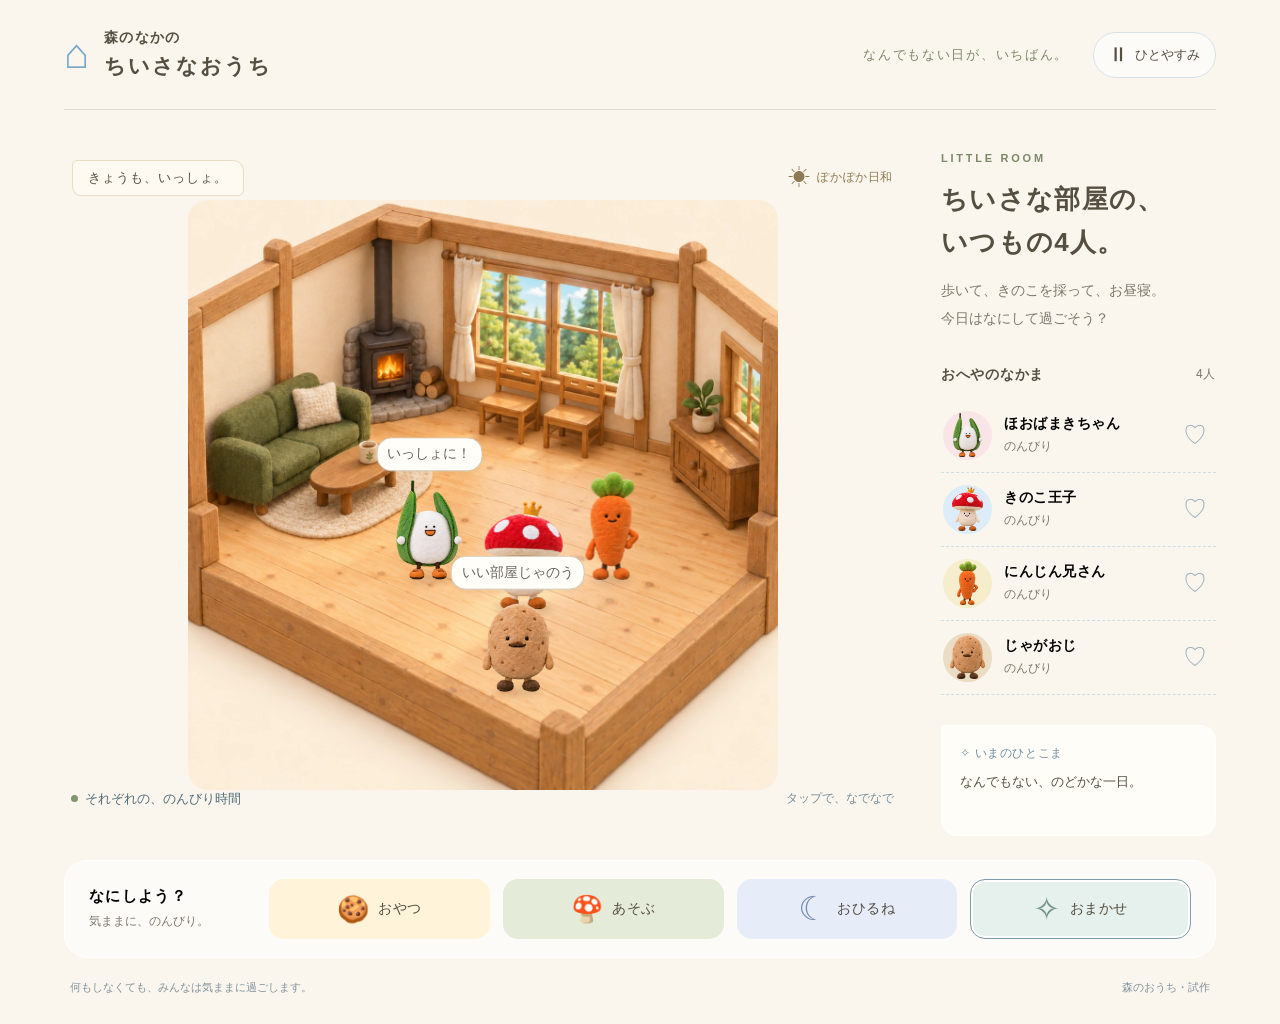
==== index.html @ 893ab4d0 "Add files via upload" ====
<!doctype html>
<html lang="ja"><head><meta charset="UTF-8"><meta name="viewport" content="width=device-width,initial-scale=1"><meta name="theme-color" content="#eaf4fa"><title>ほおばまきちゃんの森のおうち</title><meta name="description" content="ほおばまきちゃん、きのこ王子、にんじん兄さん、じゃがおじ。ちいさな箱庭で過ごす、のんびりしたひととき。"><link rel="icon" type="image/svg+xml" href="data:image/svg+xml,%3Csvg xmlns='http://www.w3.org/2000/svg' viewBox='0 0 32 32'%3E%3Crect width='32' height='32' rx='10' fill='%2387b8da'/%3E%3Cpath d='M7 16L16 8l9 8v10H7z' fill='%23fff9e8'/%3E%3Cpath d='M14 20h5v6h-5z' fill='%23e8a4b4'/%3E%3C/svg%3E"><style>:root{color-scheme:light;--ink:#455a67;--muted:#6e818c;--line:#d6e3e9;--blue:#679dbd;--pink:#ebadba}*{box-sizing:border-box}body{margin:0;background:#edf5f9;color:var(--ink);font-family:"Hiragino Maru Gothic ProN","Hiragino Kaku Gothic ProN","Yu Gothic",Meiryo,sans-serif;font-size:16px;-webkit-tap-highlight-color:transparent}button,a{touch-action:manipulation}button{font:inherit;color:inherit;cursor:pointer}button:focus-visible,a:focus-visible{outline:3px solid #548caf;outline-offset:5px}button{border:0}button:hover{filter:brightness(.98)}button:active{transform:translateY(2px)}.app{max-width:1240px;padding:0 44px;margin:0 auto}header{height:110px;display:flex;align-items:center;gap:24px;border-bottom:1px solid var(--line)}.brand{display:flex;align-items:center;gap:14px;text-decoration:none;color:var(--ink);font-weight:700;font-size:14px;letter-spacing:.08em;line-height:1.65}.brand-second{display:block;font-size:21px;letter-spacing:.09em}.brand-mark{font-family:serif;font-size:42px;line-height:1;color:#77a8c5;transform:none}.header-note{font-size:13px;color:var(--muted);margin-left:auto;letter-spacing:.13em}.pause{background:#fff9;border:1px solid #d7e3e9;padding:10px 15px;border-radius:30px;font-size:13px;display:flex;align-items:center;gap:8px}.pause span:first-child{font-size:18px;font-weight:600}main{display:grid;grid-template-columns:minmax(0,1fr) 275px;gap:40px;padding:28px 0 24px}.room-area{min-width:0}.room-top{display:flex;justify-content:space-between;align-items:center;padding:0 8px 4px;position:relative;z-index:1}.room-tag{background:#fffaf1;border:1px solid #e8ddc6;border-radius:5px 11px 6px 9px;font-size:13px;padding:8px 15px;letter-spacing:.08em;transform:none}.weather{color:#8f7952;font-size:22px;display:flex;align-items:center;gap:7px}.weather span{font-size:12px;letter-spacing:.05em}.room{position:relative;aspect-ratio:1;isolation:isolate;margin:-10px -14px -18px;overflow:hidden;border-radius:40px}#room-image{position:absolute;width:100%;height:100%;object-fit:contain;user-select:none}.room-bottom{position:relative;display:flex;align-items:center;gap:7px;padding:0 7px;font-size:13px;color:#536c79;min-height:30px}.live-mark{width:7px;height:7px;background:#85abc2;border-radius:50%}.tap-hint{margin-left:auto;color:#778d9a;font-size:12px}.sidebar{padding-top:26px}.eyebrow{font-size:11px;font-weight:700;letter-spacing:.25em;color:#789ab0}h1{font-size:26px;line-height:1.65;font-weight:700;letter-spacing:.05em;margin:12px 0}p{margin:0}.intro p{font-size:13px;line-height:2;color:var(--muted)}.residents{margin-top:34px}h2{display:flex;align-items:center;justify-content:space-between;font-size:14px;font-weight:600;letter-spacing:.05em;margin:0 0 15px}h2 span{font-size:12px;font-weight:400;color:var(--muted)}.resident{display:flex;align-items:center;text-align:left;width:100%;background:transparent;padding:12px 2px;border-bottom:1px dashed #cfdee6;gap:12px}.avatar{width:49px;height:49px;border-radius:50%;display:flex;align-items:center;justify-content:center;overflow:hidden;flex-shrink:0}.avatar img{width:35px;height:42px;object-fit:contain}.pink{background:#f9e5e8}.blue{background:#dcecf8}.yellow{background:#f6edcd}.resident-info{display:flex;flex-direction:column;gap:5px}.resident-info strong{font-size:14px;font-weight:600;letter-spacing:.04em}.resident-info>span{font-size:12px;color:var(--muted)}.resident-detail{margin-left:auto;color:#9fb1bf;font-size:24px;padding-right:7px}.moment{margin-top:30px;padding:17px 18px;background:#f9fcfd;border:1px solid #fff;border-radius:3px 15px 15px 15px;transform:none}.moment-title{font-size:12px;letter-spacing:.05em;color:#7290a4}.moment p{font-size:13px;line-height:1.9;margin-top:8px;min-height:48px}.action-area{display:flex;align-items:center;gap:30px;background:#fff9;border:1px solid #fff;padding:18px 24px;border-radius:23px;margin-bottom:20px}.action-caption{display:flex;flex-direction:column;gap:7px;min-width:150px}.action-caption strong{font-size:15px;letter-spacing:.09em}.action-caption>span{font-size:12px;color:var(--muted)}.actions{display:grid;grid-template-columns:repeat(4,1fr);gap:13px;flex:1}.action{border:1px solid transparent;border-radius:15px;display:flex;align-items:center;justify-content:center;gap:9px;min-height:60px;font-size:14px;letter-spacing:.04em;transition:background .2s,box-shadow .2s}.action-symbol{font-size:26px;font-family:system-ui;line-height:1}.snack{background:#fff3d9}.play{background:#fbe6e9}.sleep{background:#e6edf9}.auto{background:#e6f0ec}.active{border-color:#7e9cac;box-shadow:0 0 0 2px #fff inset}.sleep .action-symbol{color:#788db3;font-size:33px}.auto .action-symbol{color:#718e86;font-size:32px}footer{display:flex;justify-content:space-between;color:#81929d;font-size:11px;padding:0 6px 26px;line-height:1.8}.character{position:absolute;left:50%;top:70%;width:12%;height:auto;aspect-ratio:.83;transform:translate(-50%,-100%);padding:0;background:none;overflow:visible;will-change:left,top;transition:filter .15s}.character:hover{filter:drop-shadow(0 0 5px #fff9)}.character:active{transform:translate(-50%,-100%)}.character img{height:100%;width:100%;object-fit:contain;position:relative;z-index:2;pointer-events:none;user-select:none;transform-origin:50% 95%}.character[data-person="2"]{aspect-ratio:.64;width:11%}.char-shadow{position:absolute;bottom:-1%;left:16%;width:68%;height:10%;background:#74573c30;filter:blur(3px);border-radius:50%}.bubble{position:absolute;left:50%;bottom:103%;transform:translateX(-50%);background:#fffef8;border:1px solid #d2c7b8;border-radius:15px;padding:7px 10px;color:#6b625e;white-space:nowrap;font-size:clamp(10px,1.2vw,14px);font-weight:600;box-shadow:0 3px 0 #b7a58b15;z-index:5;pointer-events:none}.bubble:empty{display:none}.walking img{animation:waddle .32s infinite alternate}.dancing img{animation:dance .4s infinite alternate}.sleeping img{animation:breath 2.8s infinite ease-in-out;transform:rotate(13deg) scaleY(.88)}.eating img{animation:munch .55s infinite alternate}.happy img{animation:happy .45s 3}.effect{position:absolute;pointer-events:none;font-size:26px;animation:float 1.6s ease-out forwards;z-index:90;transform:translate(-50%,-50%)}.treat{position:absolute;transform:translate(-50%,-50%);font-size:clamp(22px,4vw,38px);z-index:40;pointer-events:none}.loading,.paused-note{position:absolute;left:50%;top:48%;transform:translate(-50%,-50%);background:#fffffff2;padding:15px 22px;border-radius:20px;font-size:14px;white-space:nowrap;z-index:100}.paused .character img{animation-play-state:paused}.paused .effect{animation-play-state:paused}.paused-note{top:32%;border:1px solid #d3e2ec}.failed{color:#906462}.room:not(.ready) .character{visibility:hidden}@keyframes waddle{from{transform:rotate(-5deg) translateY(0)}to{transform:rotate(5deg) translateY(-5%)}}@keyframes dance{from{transform:rotate(-13deg) translateY(-3%)}to{transform:rotate(13deg) translateY(-18%)}}@keyframes breath{50%{transform:rotate(13deg) scale(.98,.84)}}@keyframes munch{to{transform:scale(1.05,.96) rotate(2deg)}}@keyframes happy{50%{transform:translateY(-15%) rotate(-5deg)}}@keyframes float{to{opacity:0;translate:0 -65px;rotate:15deg}}@media(min-width:1400px){.app{max-width:1310px}main{grid-template-columns:minmax(0,1fr) 300px}}@media(max-width:1000px){.app{padding:0 28px}main{grid-template-columns:minmax(0,1fr) 235px;gap:20px}.sidebar{padding-top:20px}h1{font-size:22px}.residents{margin-top:20px}.moment{margin-top:20px}.action-caption{min-width:120px}.action-area{gap:16px;padding:16px}.action{gap:5px}.header-note{display:none}.pause{margin-left:auto}}@media(max-width:760px){.app{padding:0 18px}header{height:86px;gap:10px}.brand{font-size:11px;gap:9px}.brand-second{font-size:18px}.brand-mark{font-size:34px}.pause{font-size:12px;padding:9px 12px}main{display:flex;flex-direction:column;padding:22px 0 16px;gap:22px}.room{margin:-8px -16px -2px;border-radius:22px}.room-top{padding:0 0 5px}.room-tag{font-size:11px;padding:7px 11px}.weather{font-size:20px}.weather span{font-size:11px}.room-bottom{font-size:12px;padding:0}.tap-hint{font-size:10px}.sidebar{padding:0}.intro{display:none}.residents{margin:0}.residents h2{display:none}.residents{display:grid;grid-template-columns:repeat(3,1fr);gap:5px}.resident{padding:12px 6px;border:1px solid #dce8ee;border-radius:16px;background:#ffffff70;gap:7px;align-items:center}.avatar{width:34px;height:37px;flex-shrink:0}.avatar img{height:33px;width:28px}.resident-info strong{font-size:11px}.resident-info>span{font-size:10px;letter-spacing:-.03em}.resident-detail{display:none}.moment{margin-top:14px;padding:12px 15px;transform:none;display:flex;gap:10px;align-items:center}.moment-title{font-size:11px;white-space:nowrap}.moment p{font-size:12px;margin:0;min-height:0}.action-area{display:block;padding:15px 12px;border-radius:20px;margin-bottom:17px}.action-caption{flex-direction:row;justify-content:space-between;align-items:center;margin:0 3px 13px}.action-caption strong{font-size:13px}.action-caption>span{font-size:11px}.actions{gap:7px}.action{flex-direction:column;gap:4px;min-height:74px;font-size:12px;border-radius:13px}.action-symbol{font-size:25px}.sleep .action-symbol,.auto .action-symbol{font-size:29px}footer{display:block;text-align:center;font-size:10px;padding-bottom:18px}footer span{display:block}.character{width:13%}.character[data-person="2"]{width:12%}.bubble{font-size:10px;padding:5px 7px}}@media(prefers-reduced-motion:reduce){.character img{animation:none!important}.effect{animation-duration:.01ms}.action{transition:none}}
@media(min-width:761px){.room{width:min(100%,calc(100svh - 310px));min-width:340px;margin:0 auto -6px}.sidebar{padding-top:10px}.room-area{align-self:center}main{align-items:center}.intro p{font-size:14px}.resident-info strong{font-size:14px}}@media(max-width:760px){.action{font-size:14px}.resident-info strong{font-size:12px}.pause{font-size:14px}}
:root{--ink:#554f42;--muted:#7c786b;--line:#e0ddcd;--blue:#79906b}body{background:#faf6ed}.header-note,.eyebrow{color:#7c8769}.room{border-radius:20px}.live-mark{background:#82956d}.potato{background:#ebdcc4}.character{width:12%;aspect-ratio:.65}.character[data-person="0"]{width:11%;aspect-ratio:.62}.character[data-person="1"]{width:15%;aspect-ratio:.82}.character[data-person="2"]{width:10%;aspect-ratio:.55}.character[data-person="3"]{width:12%;aspect-ratio:.72}.character img{object-position:bottom}.mushroom{position:absolute;transform:translate(-50%,-80%);font-size:clamp(19px,3vw,30px);pointer-events:none}.gathering img{animation:gather .6s ease-in-out infinite}.play{background:#e4ecd9}.resident-info strong{font-size:14px}.bubble{font-weight:500}.moment{background:#fffdf7}.avatar img{height:44px;width:40px}@keyframes gather{50%{transform:translateY(8%) rotate(12deg)}}@media(max-width:760px){.residents{grid-template-columns:repeat(2,minmax(0,1fr));gap:8px}.resident{padding:9px}.resident-info strong{font-size:13px}.resident-info>span{font-size:12px}.room-bottom{flex-wrap:wrap}.action{font-size:13px}.avatar img{height:34px;width:29px}.tap-hint{font-size:11px}}

/* Character names */
.resident-info strong{color:#000000;}
/* Requested UI text and furniture resting behavior */.action-caption strong{color:#000000}.resting img{animation:breathUpright 2.8s infinite ease-in-out}@keyframes breathUpright{50%{transform:translateY(2%) scale(.99,.98)}}</style></head>
<body>
<div class="app">
<header><a class="brand" href="./" aria-label="ほおばまきちゃんの森のおうち ホーム"><span class="brand-mark">⌂</span><span>森のなかの<span class="brand-second">ちいさなおうち</span></span></a><span class="header-note">なんでもない日が、いちばん。</span><button id="pause" class="pause" aria-label="動きを一時停止" aria-pressed="false"><span id="pause-icon">Ⅱ</span><span id="pause-label">ひとやすみ</span></button></header>
<main>
<section class="room-area" aria-label="森のなかまの箱庭">
<div class="room-top"><span class="room-tag">きょうも、いっしょ。</span><span class="weather">☀ <span>ぽかぽか日和</span></span></div>
<div class="room" id="room"><img id="room-image" src="[data-uri]" alt="窓から光がさす、暖炉と窓際の椅子がある小さな箱庭の部屋" draggable="false"><div id="characters"></div><div id="effects" aria-hidden="true"></div><div class="loading" id="loading">みんな、準備中…</div><div class="paused-note" id="paused-note" hidden>ちょっと、ひとやすみ。</div></div>
<div class="room-bottom"><span class="live-mark"></span><span id="scene-status" role="status">それぞれの、のんびり時間</span><span class="tap-hint">タップで、なでなで</span></div>
</section>
<aside class="sidebar">
<div class="intro"><span class="eyebrow">LITTLE ROOM</span><h1>ちいさな部屋の、<br>いつもの4人。</h1><p>歩いて、きのこを採って、お昼寝。<br>今日はなにして過ごそう？</p></div>
<div class="residents"><h2>おへやのなかま <span>4人</span></h2><button class="resident" data-person="0"><span class="avatar pink" id="avatar-0"></span><span class="resident-info"><strong>ほおばまきちゃん</strong><span id="status-0">のんびり</span></span><span class="resident-detail">♡</span></button><button class="resident" data-person="1"><span class="avatar blue" id="avatar-1"></span><span class="resident-info"><strong>きのこ王子</strong><span id="status-1">のんびり</span></span><span class="resident-detail">♡</span></button><button class="resident" data-person="2"><span class="avatar yellow" id="avatar-2"></span><span class="resident-info"><strong>にんじん兄さん</strong><span id="status-2">のんびり</span></span><span class="resident-detail">♡</span></button><button class="resident" data-person="3"><span class="avatar potato" id="avatar-3"></span><span class="resident-info"><strong>じゃがおじ</strong><span id="status-3">のんびり</span></span><span class="resident-detail">♡</span></button></div>
<div class="moment"><span class="moment-title">✧ いまのひとこま</span><p id="moment-text">なんでもない、のどかな一日。</p></div>
</aside>
</main>
<section class="action-area" aria-label="みんなと過ごす"><div class="action-caption"><strong>なにしよう？</strong><span>気ままに、のんびり。</span></div><div class="actions"><button class="action snack" data-action="eat"><span class="action-symbol">🍪</span><span>おやつ</span></button><button class="action play" data-action="forage"><span class="action-symbol">🍄</span><span>あそぶ</span></button><button class="action sleep" data-action="sleep"><span class="action-symbol">☾</span><span>おひるね</span></button><button class="action auto active" data-action="auto" aria-pressed="true"><span class="action-symbol">✧</span><span>おまかせ</span></button></div></section>
<footer><span>何もしなくても、みんなは気ままに過ごします。</span><span>森のおうち・試作</span></footer>
</div><script>'use strict';
const room=document.querySelector('#room'),actors=document.querySelector('#characters'),effects=document.querySelector('#effects');
const names=['ほおばまきちゃん','きのこ王子','にんじん兄さん','じゃがおじ'];
const calls=[['いっしょに！','えへへ','みーつけた！'],['ごきげんよう','森の香りだね','いいお天気だね'],['こっちだよ！','まかせて！','元気いっぱい！'],['ほっほっ','ひとやすみじゃ','いい日じゃのう']];
const people=names.map((name,i)=>({name,i,x:[.41,.57,.72,.56][i],y:[.65,.7,.65,.84][i],tx:0,ty:0,state:'idle',until:2+i*1.8,bubbleUntil:0,target:null,nextState:null,activityState:null}));
let elapsed=0,last=0,paused=false,mode='auto',modeUntil=0,ready=false,lastChat=0,treat=null,mushrooms=[],picked=0;
const rand=(a,b)=>a+Math.random()*(b-a);
const labels={idle:'のんびり',walk:'おさんぽ中',dance:'ごきげん♪',eat:'もぐもぐ',sleep:'すやすや',rest:'ひとやすみ',happy:'うれしい！',forage:'きのこ採り中'};
const restPoints=[[.16,.47],[.25,.46],[.55,.41],[.67,.42]];
function say(p,text,duration=3){p.bubble.textContent=text;p.bubbleUntil=elapsed+duration;}
function status(text){document.querySelector('#scene-status').textContent=text;}
function moment(text){document.querySelector('#moment-text').textContent=text;}
function state(p,value,seconds){p.state=value;p.until=elapsed+seconds;p.el.className='character '+({walk:'walking',dance:'dancing',sleep:'sleeping',rest:'resting',eat:'eating',happy:'happy',forage:'gathering'}[value]||'');document.querySelector('#status-'+p.i).textContent=labels[value];}
function float(p,text){const el=document.createElement('span');el.className='effect';el.textContent=text;el.style.left=p.x*100+'%';el.style.top=(p.y*100-12)+'%';effects.append(el);setTimeout(()=>el.remove(),1700);}
function release(p){if(p.target){p.target.owner=null;p.target=null;}}
function pet(i){if(!ready)return;const p=people[i];if(paused)setPause(false);release(p);state(p,'happy',2.5);say(p,calls[i][Math.floor(rand(0,3))]);float(p,'♡');moment(p.name+'、なでなでされてうれしそう。');}
function walk(p,x,y,nextState=null){p.tx=x;p.ty=y;p.nextState=nextState;state(p,'walk',15);}
function randomDestination(){return [rand(.38,.75),rand(.64,.85)];}
function choose(p){const n=Math.random();if(n<.55){walk(p,...randomDestination());}else if(n<.68){state(p,'dance',rand(3,6));say(p,['♪','ふふっ','体操しよう！','たまには踊るかの'][p.i]);}else if(n<.82){walk(p,...restPoints[p.i],p.i<2?'sleep':'rest');say(p,p.i<2?'すぅ…':'ひと休み…',5);}else{state(p,'idle',rand(2,4));say(p,calls[p.i][Math.floor(rand(0,3))]);}}
function setPause(value){paused=value;room.classList.toggle('paused',value);document.querySelector('#paused-note').hidden=!value;document.querySelector('#pause').setAttribute('aria-pressed',String(value));document.querySelector('#pause').setAttribute('aria-label',value?'動きを再開':'動きを一時停止');document.querySelector('#pause-icon').textContent=value?'▷':'Ⅱ';document.querySelector('#pause-label').textContent=value?'つづける':'ひとやすみ';}
function assignMushroom(p){const choices=mushrooms.filter(m=>!m.picked&&m.owner===null).sort((a,b)=>Math.hypot(a.x-p.x,a.y-p.y)-Math.hypot(b.x-p.x,b.y-p.y));if(!choices.length){state(p,'idle',1);return;}p.target=choices[0];p.target.owner=p.i;walk(p,p.target.x,p.target.y);document.querySelector('#status-'+p.i).textContent='きのこを探し中';}
function harvest(p){const m=p.target;if(m&&!m.picked){m.picked=true;m.el.remove();picked++;float(p,'🍄 +1');say(p,['採れた！','良いきのこだね','見つけたよ！','大収穫じゃ'][p.i]);status('🍄 きのこ '+picked+' / '+mushrooms.length+' 個');moment(p.name+'がきのこを採りました。');}release(p);state(p,'happy',1.5);if(picked===mushrooms.length){status('🍄 '+picked+'個、採れました！');moment('みんなで集めたきのこ、かごいっぱい。');modeUntil=elapsed+4;}}
function action(value){if(!['eat','forage','sleep','auto'].includes(value))throw Error('Unknown activity');if(!ready)return {status:'loading'};setPause(false);mode=value;modeUntil=value==='forage'?Infinity:elapsed+(value==='sleep'?23:18);people.forEach(p=>{release(p);p.nextState=null;p.activityState=null;});mushrooms.forEach(m=>m.el.remove());mushrooms=[];picked=0;if(treat){treat.remove();treat=null;}document.querySelectorAll('[data-action]').forEach(el=>{const a=el.dataset.action===value;el.classList.toggle('active',a);el.setAttribute('aria-pressed',String(a));});if(value==='auto'){people.forEach(p=>state(p,'idle',rand(.2,1.8)));status('それぞれの、のんびり時間');moment('みんな、思い思いに過ごしています。');return {activity:value};}
if(value==='forage'){const spots=[[.39,.67],[.51,.65],[.68,.66],[.77,.72],[.42,.79],[.54,.76],[.65,.82],[.54,.87]];mushrooms=spots.map(([x,y])=>{const el=document.createElement('span');el.className='mushroom';el.textContent='🍄';el.style.left=x*100+'%';el.style.top=y*100+'%';el.style.zIndex=String(Math.round(y*100)-1);actors.append(el);return {x,y,el,picked:false,owner:null};});people.forEach(p=>{assignMushroom(p);say(p,['きのこ、あるかな？','森の恵みだね','探しにいこう！','わしも行くかの'][p.i]);});status('🍄 きのこ 0 / 8 個');moment('お部屋できのこ採り。誰が先に見つけるかな？');return {activity:value};}
const points=value==='sleep'?restPoints:[[.43,.74],[.53,.67],[.66,.74],[.54,.85]];people.forEach((p,i)=>{p.activityState=value==='sleep'?(i<2?'sleep':'rest'):value;walk(p,...points[i]);say(p,value==='eat'?['おやつ！','お茶もどうぞ','食べよう！','いただきますじゃ'][i]:(i<2?['ふぁ…','すぅ…'][i]:['椅子でひと休み','のんびり休むかの'][i-2]));});if(value==='eat'){treat=document.createElement('span');treat.className='treat';treat.style.left='54%';treat.style.top='77%';treat.textContent='🍪';effects.append(treat);}status(value==='eat'?'みんなで、おやつの時間':'おへやも、しずかな時間に');moment(value==='eat'?'おやつに気づいて、みんなが集まってきた。':'きょうも、いっしょにひとやすみ。');return {activity:value};}
for(const p of people){const button=document.createElement('button');button.className='character';button.dataset.person=p.i;button.setAttribute('aria-label',p.name+'をなでる');button.innerHTML='<span class="char-shadow"></span><img alt="'+p.name+'" draggable="false"><span class="bubble"></span>';button.addEventListener('click',()=>pet(p.i));actors.append(button);p.el=button;p.bubble=button.querySelector('.bubble');button.style.left=p.x*100+'%';button.style.top=p.y*100+'%';}
document.querySelectorAll('.resident').forEach(el=>el.addEventListener('click',()=>pet(Number(el.dataset.person))));
document.querySelectorAll('[data-action]').forEach(el=>{el.setAttribute('aria-pressed',String(el.dataset.action==='auto'));el.addEventListener('click',()=>action(el.dataset.action));});document.querySelector('#pause').addEventListener('click',()=>setPause(!paused));
function tick(now){const dt=Math.min((now-last)/1000,.06);last=now;if(ready&&!paused&&!document.hidden){elapsed+=dt;if(mode!=='auto'&&elapsed>modeUntil)action('auto');for(const p of people){if(p.bubbleUntil<elapsed)p.bubble.textContent='';if(p.state==='walk'){const dx=p.tx-p.x,dy=p.ty-p.y,d=Math.hypot(dx,dy),step=[.05,.043,.063,.035][p.i]*dt;if(d<step+.002){p.x=p.tx;p.y=p.ty;if(mode==='forage'){state(p,'forage',1.1);}else{const v=p.nextState||(mode==='auto'?'idle':(p.activityState||mode));p.nextState=null;const duration=mode==='auto'?(v==='sleep'||v==='rest'?rand(6,10):rand(1,3)):Math.max(1,modeUntil-elapsed);state(p,v,duration);if(v==='eat')say(p,'もぐもぐ',4);if(v==='sleep')say(p,'zzz',duration);if(v==='rest')say(p,'ふぅ…',Math.min(4,duration));}}else{p.x+=dx/d*step;p.y+=dy/d*step;}}else if(elapsed>p.until){if(mode==='auto')choose(p);else if(mode==='forage'){if(p.state==='forage')harvest(p);else assignMushroom(p);}else state(p,p.activityState||mode,Math.max(1,modeUntil-elapsed));}p.el.style.left=p.x*100+'%';p.el.style.top=p.y*100+'%';p.el.style.zIndex=String(Math.round(p.y*100));}if(mode==='auto'&&elapsed-lastChat>15){lastChat=elapsed;const a=people[Math.floor(rand(0,people.length))],b=people[(a.i+1)%people.length];if(a.state!=='sleep'&&b.state!=='sleep'){say(a,calls[a.i][Math.floor(rand(0,3))]);say(b,['えへへ','うんうん','いいね！','そうじゃのう'][b.i]);moment(a.name+'と'+b.name+'、なにやらおしゃべり。');}}}requestAnimationFrame(tick);}
requestAnimationFrame(tick);
function extractSprite(atlas,i){
 const w=Math.floor(atlas.naturalWidth/4),h=atlas.naturalHeight,c=document.createElement('canvas');c.width=w;c.height=h;const ctx=c.getContext('2d',{willReadFrequently:true});ctx.drawImage(atlas,i*w,0,w,h,0,0,w,h);const pixels=ctx.getImageData(0,0,w,h);let x0=w,y0=h,x1=0,y1=0;
 for(let y=0;y<h;y++)for(let x=0;x<w;x++){const k=(y*w+x)*4,d=pixels.data;const chroma=Math.min(d[k],d[k+2])-d[k+1];if(chroma>48){d[k+3]=0;}else if(d[k+3]>0){x0=Math.min(x0,x);y0=Math.min(y0,y);x1=Math.max(x1,x);y1=Math.max(y1,y);}}
 ctx.putImageData(pixels,0,0);const out=document.createElement('canvas');out.width=x1-x0+1;out.height=y1-y0+1;out.getContext('2d').drawImage(c,x0,y0,out.width,out.height,0,0,out.width,out.height);return out.toDataURL('image/png');
}
async function load(){try{const atlas=new Image();atlas.src='[data-uri]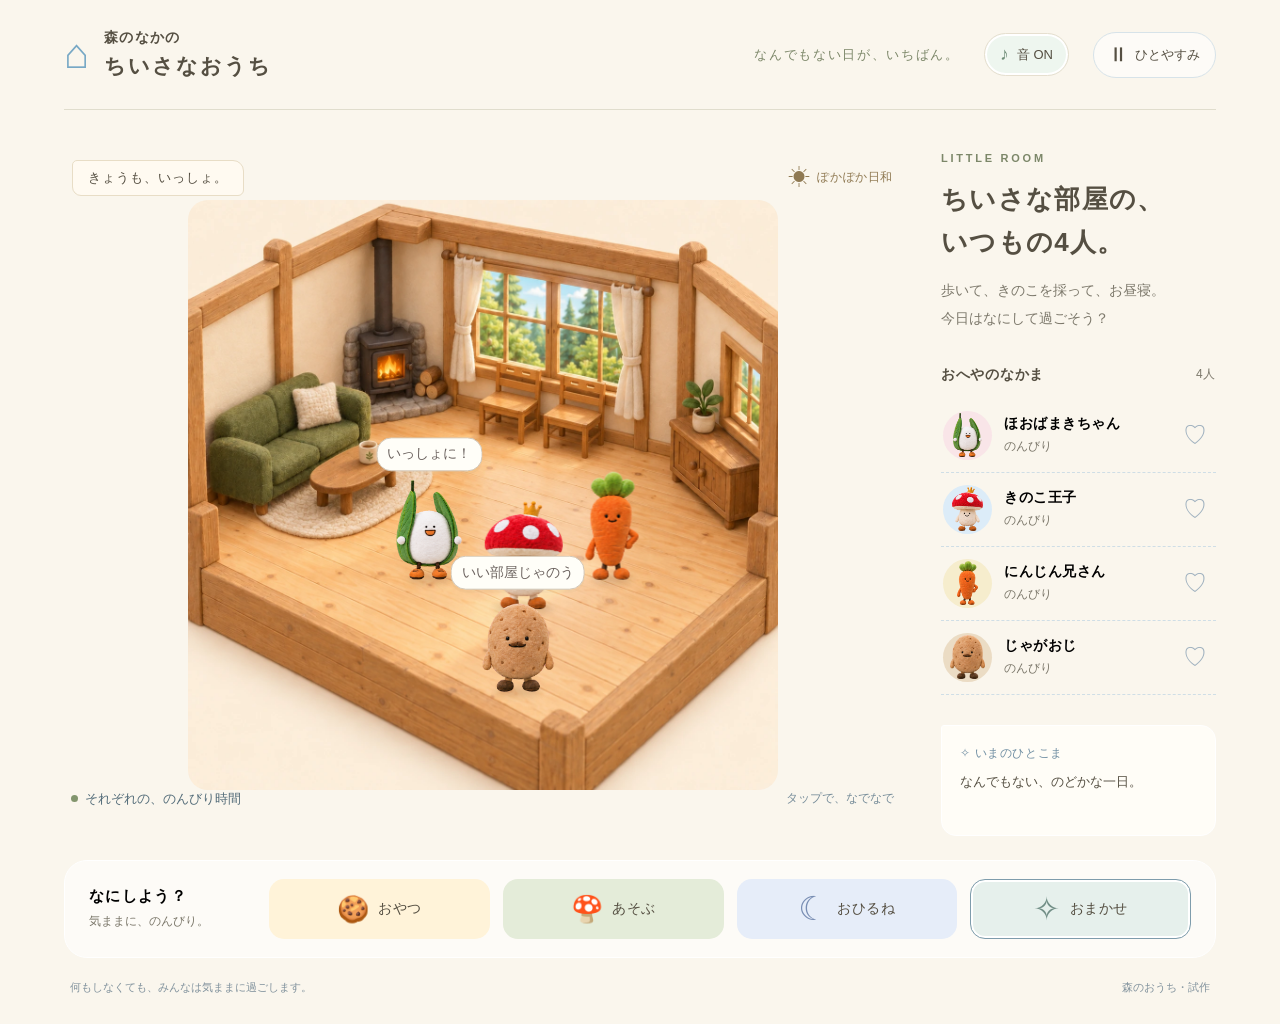
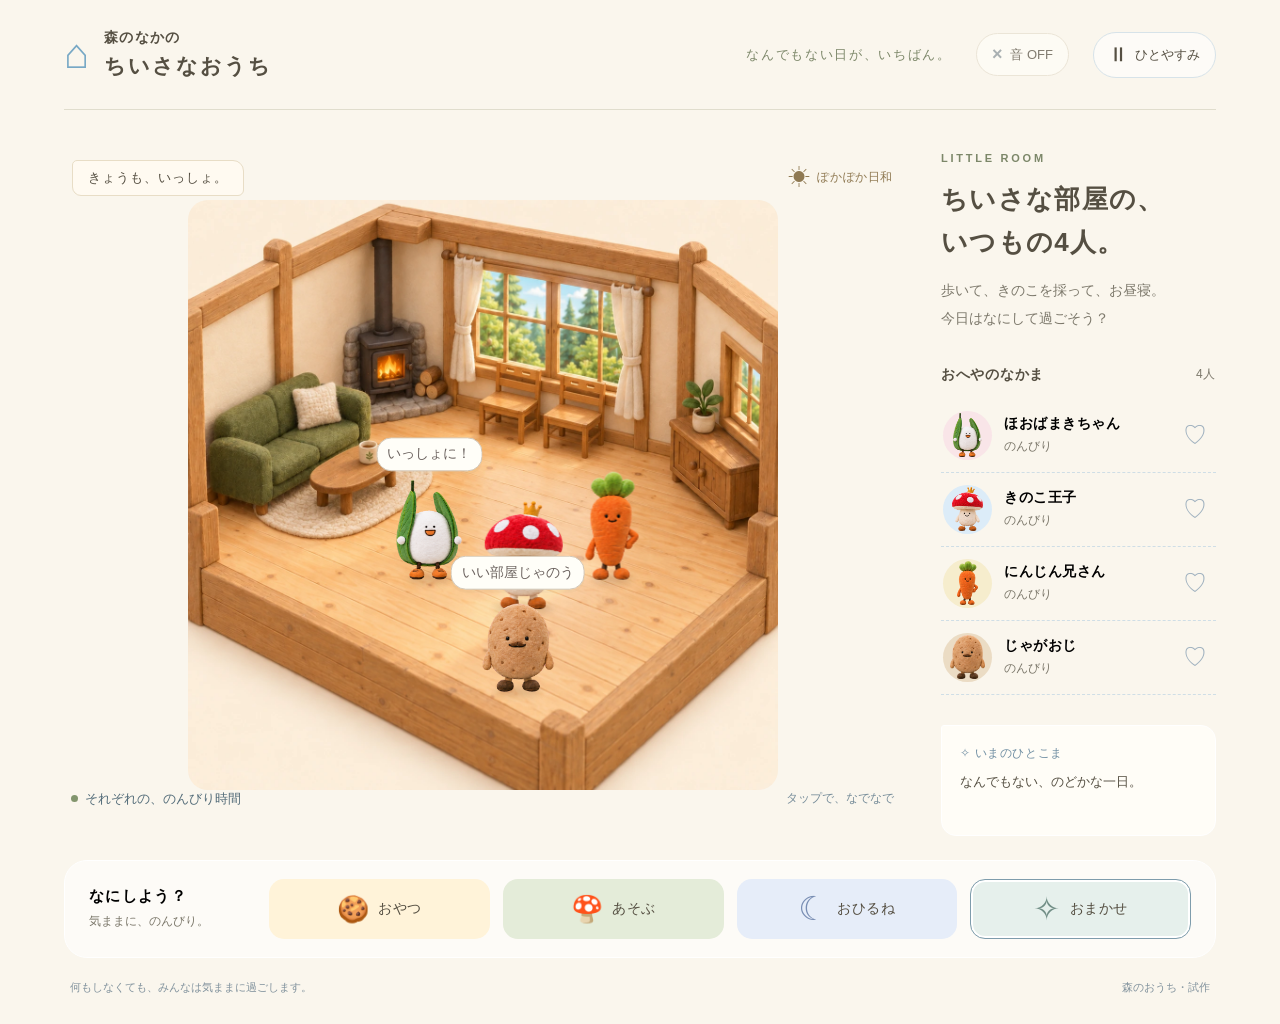
